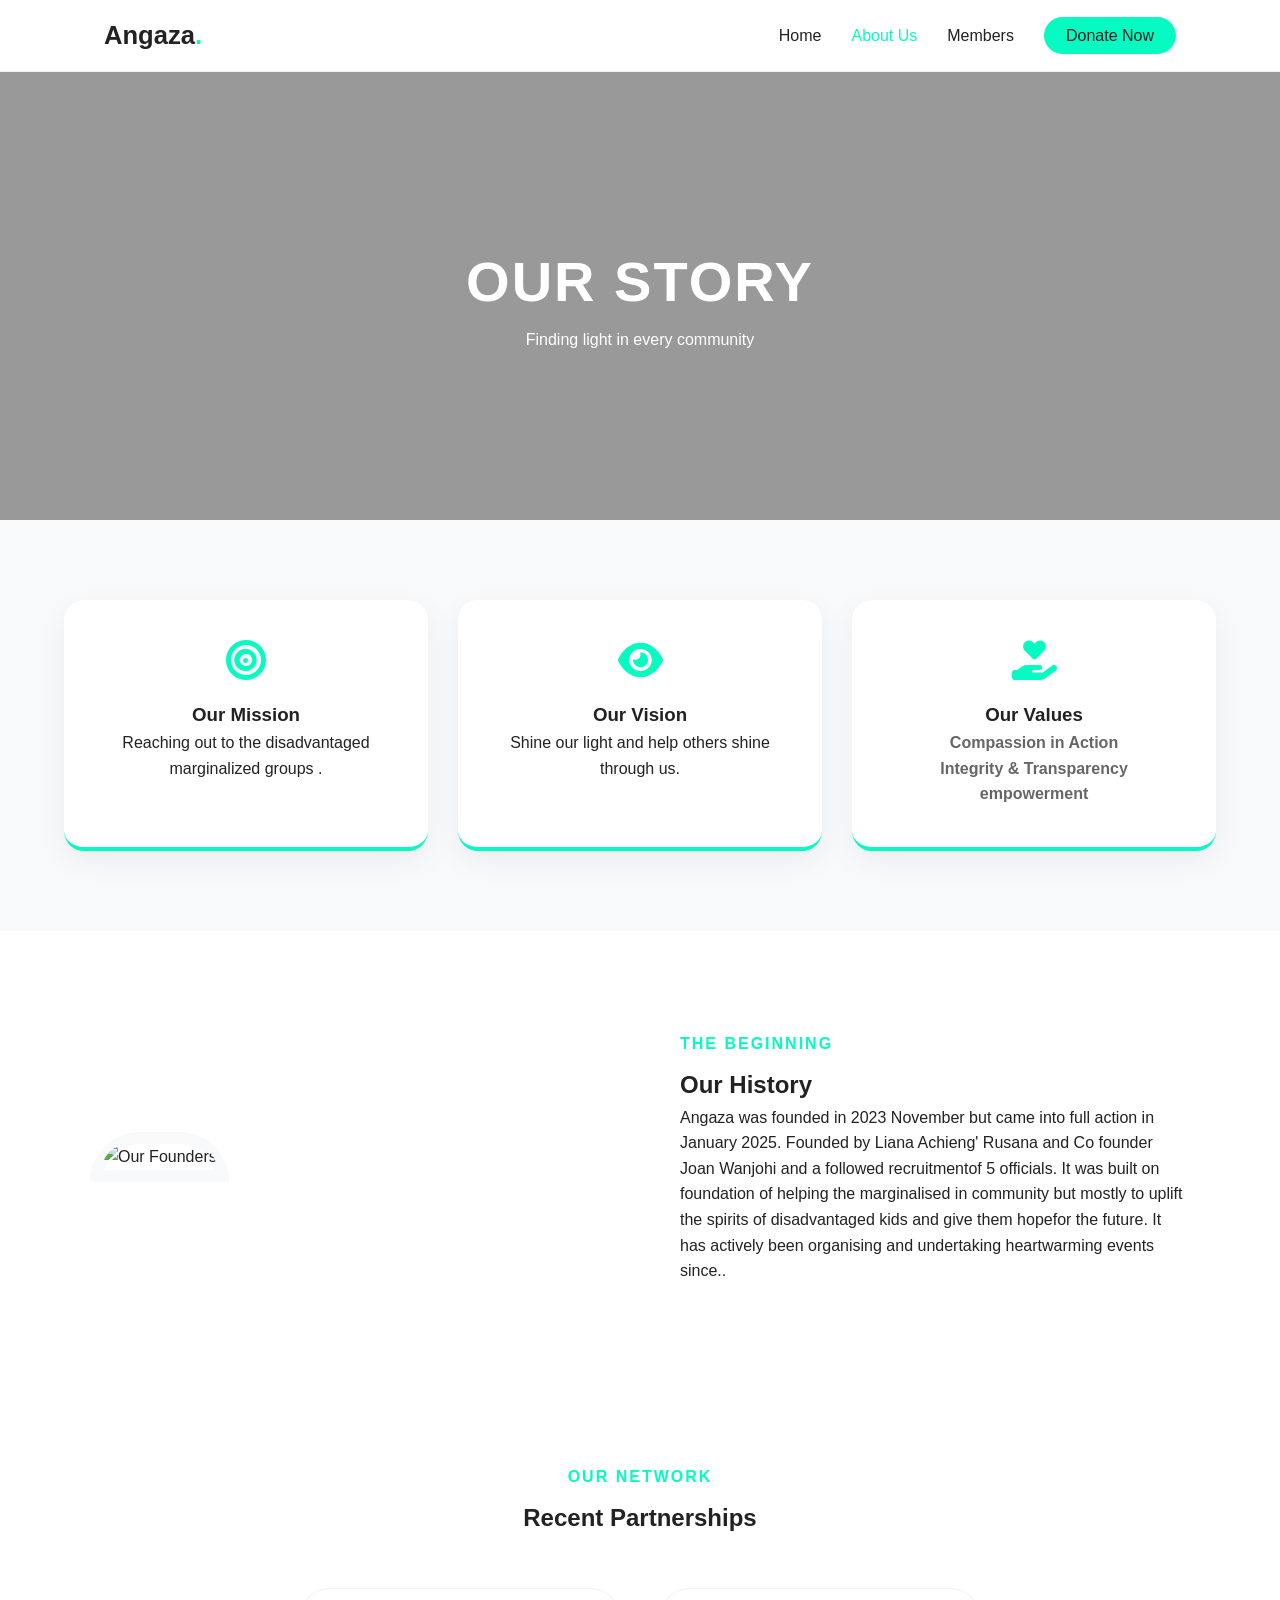
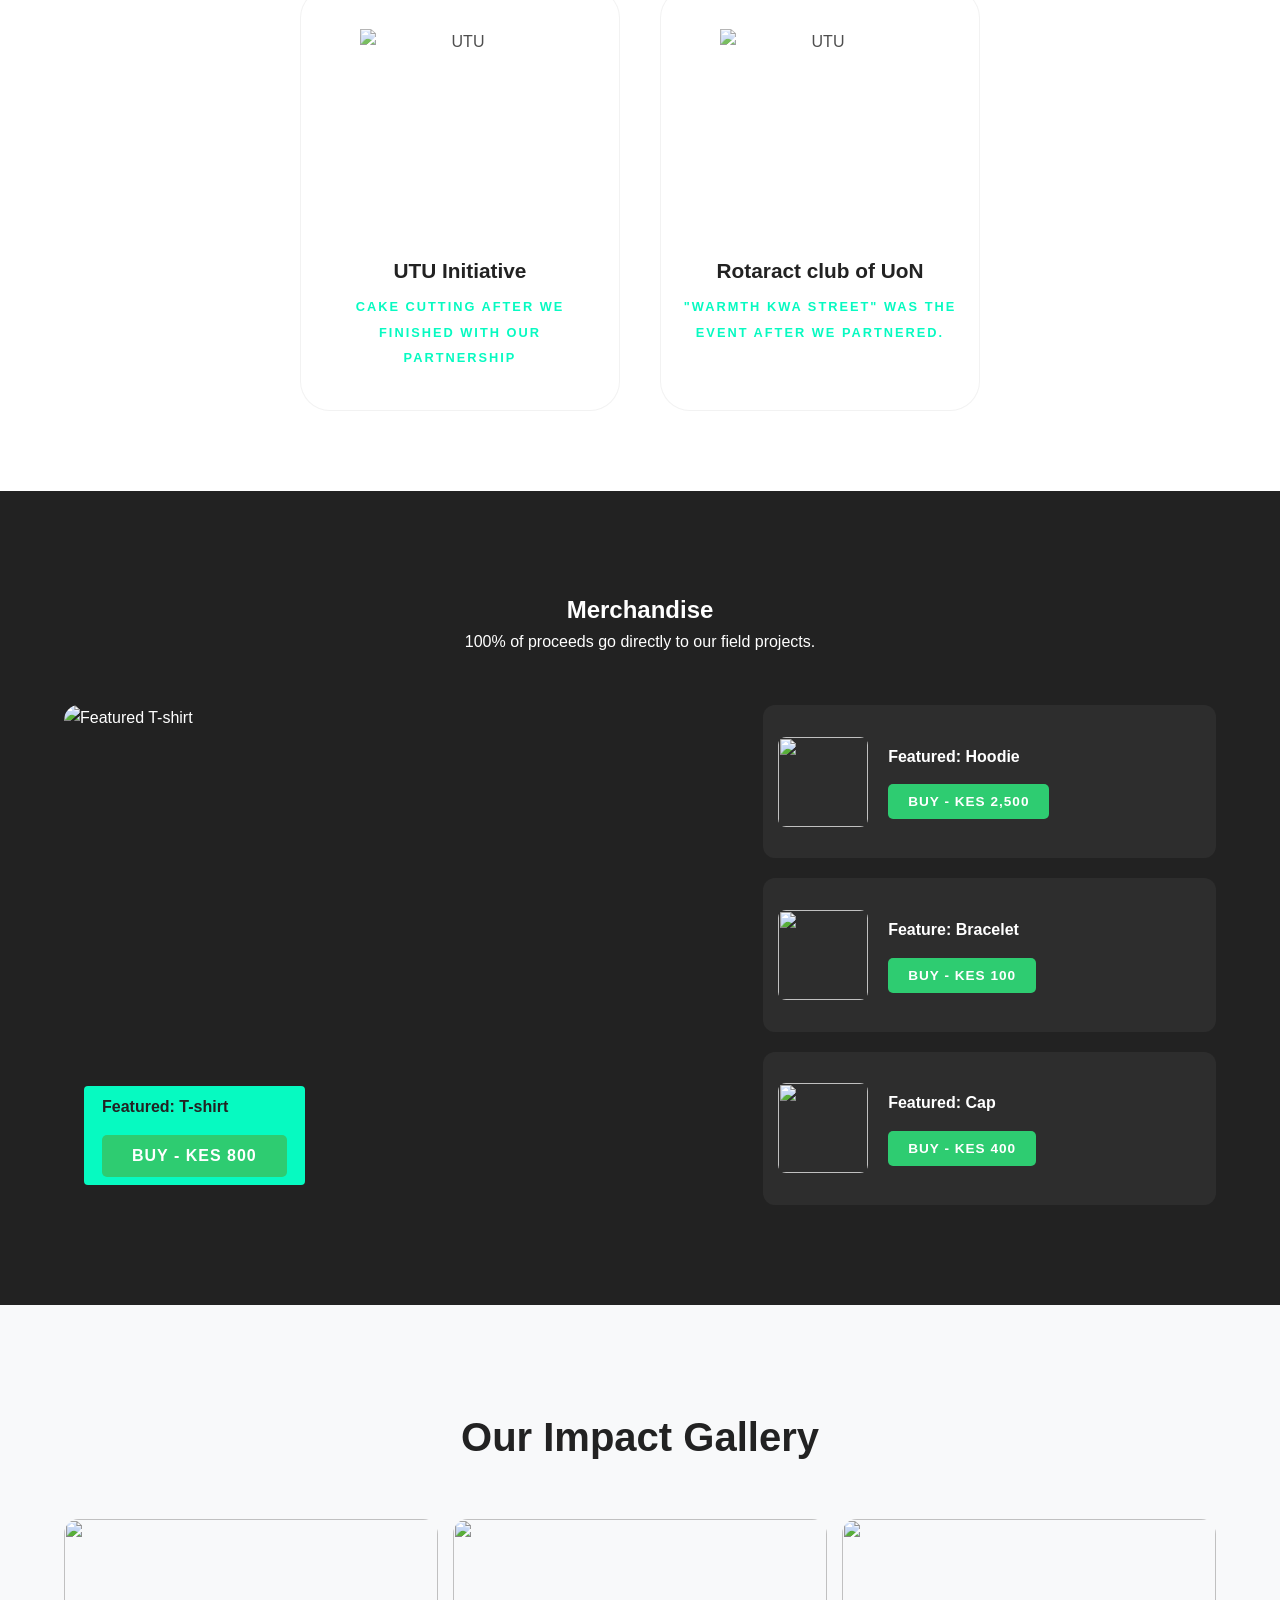
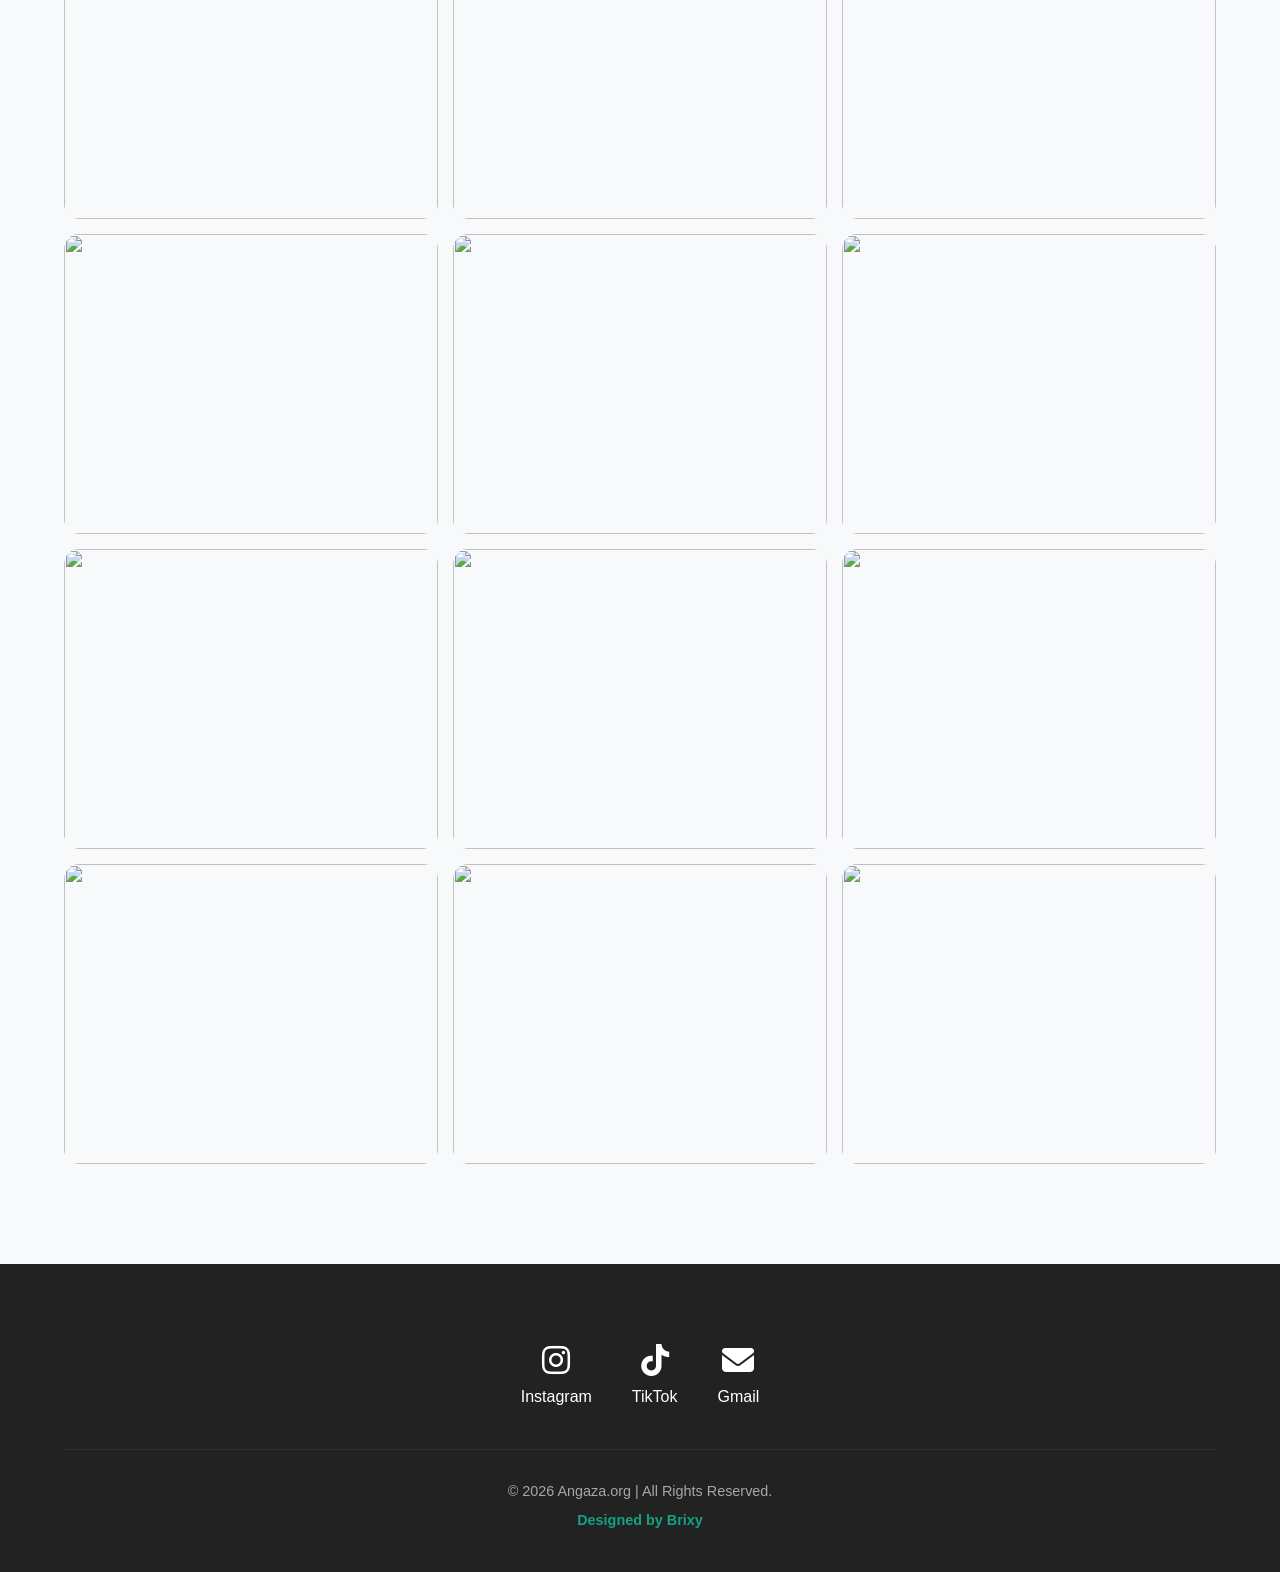
==== about.html @ 8865e6c4 "Add files via upload" ====
<!DOCTYPE html>
<html lang="en">
<head>
    <meta charset="UTF-8">
    <meta name="viewport" content="width=device-width, initial-scale=1.0">
    <title>Angaza | About Us</title>
    <link rel="stylesheet" href="about.css">
    <link rel="stylesheet" href="https://cdnjs.cloudflare.com/ajax/libs/font-awesome/6.5.1/css/all.min.css">
</head>
<body>

    <header class="main-header">
        <nav class="navbar">
            <a href="home.html" class="logo">Angaza<span class="dot">.</span></a>
            <ul class="nav-links">
                <li><a href="home.html">Home</a></li>
                <li><a href="about.html" class="active">About Us</a></li>
                <li><a href="members.html">Members</a></li>
                <li><a href="donate.html" target="_blank" class="donate-btn">Donate Now</a></li>
                 </ul>
        </nav>
    </header>

    <section class="top-scrolling-banner about-banner">
        <div class="banner-overlay">
            <div class="banner-content">
                <h1>Our Story</h1>
                <p>Finding light in every community </p>
            </div>
        </div>
    </section>

    <section class="identity-section">
        <div class="identity-grid">
            <div class="identity-card">
                <i class="fas fa-bullseye"></i>
                <h3>Our Mission</h3>
                <p> Reaching out to the disadvantaged marginalized groups .</p>
            </div>
            <div class="identity-card">
                <i class="fas fa-eye"></i>
                <h3>Our Vision</h3>
                <p>Shine our light and help others shine through us.</p>
            </div>
            <div class="identity-card">
                <i class="fas fa-hand-holding-heart"></i>
                <h3>Our Values</h3>
                <ul class="values-list">
                    <li>Compassion in Action</li>
                    <li>Integrity & Transparency</li>
                    <li>empowerment</li>
                </ul>
            </div>
        </div>
    </section>

    <section class="history-section">
        <div class="history-container">
            <div class="history-image">
                <img src="images/his.jpg" alt="Our Founders">
                <div class="history-accent-circle"></div>
            </div>
            <div class="history-text">
                <span class="welcome-tag">The Beginning</span>
                <h2>Our History</h2>
                <p>Angaza was founded in 2023 November but came into full action in January 2025. Founded by Liana Achieng' Rusana and Co founder Joan Wanjohi and a followed recruitmentof 5 officials. It was built on foundation of helping the marginalised in community but mostly to uplift the spirits of disadvantaged kids and give them hopefor the future. It has actively been organising and undertaking heartwarming events since..</p>
            </div>
        </div>
    </section>

   <section class="partners-modern">
    <span class="welcome-tag">Our Network</span>
    <h2 class="center-text">Recent Partnerships</h2>
    
    <div class="partners-grid">
        <div class="partner-card">
            <div class="p-logo-box">
                <img src="images/29.jpg" alt="UTU">
            </div>
            <div class="partner-info">
                <h4>UTU Initiative</h4>
                <span>cake cutting after we finished with our partnership</span>
            </div>
        </div>
        <div class="partner-card">
            <div class="p-logo-box">
                <img src="images/25.jpg" alt="UTU">
            </div>
            <div class="partner-info">
                <h4>Rotaract club of UoN</h4>
                <span>"WARMTH KWA STREET" was the event after we partnered.</span>
            </div>
        </div>
        </div>
</section>
    <section class="merch-modern">
        <div class="merch-header">
            <h2>Merchandise</h2>
            <p>100% of proceeds go directly to our field projects.</p>
        </div>
        <div class="merch-layout">
            <div class="merch-featured">
                <img src="images/34.jpg" alt="Featured T-shirt">
                <div class="m-label">
                    <h4>Featured: T-shirt</h4> 
                    <button class="buy-btn" data-name="Featured T-shirt" data-price="800">Buy - KES 800</button>
                </div>
            </div>

            <div class="merch-sub-grid">
                <div class="m-sub-item">
                    <img src="images/32.jpg">
                    <div class="m-sub-text">
                        <h4>Featured: Hoodie</h4>
                        <button class="buy-btn" data-name="Angaza Hoodie" data-price="2500">Buy - KES 2,500</button>
                    </div>
                </div>

                <div class="m-sub-item">
                    <img src="images/33.jpg">
                    <div class="m-sub-text">
                        <h4>Feature: Bracelet</h4>
                        <button class="buy-btn" data-name="Bracelet" data-price="100">Buy - KES 100</button>
                    </div>
                </div>

                <div class="m-sub-item">
                    <img src="images/31.jpg">
                    <div class="m-sub-text">
                        <h4>Featured: Cap</h4>
                        <button class="buy-btn" data-name="Official Cap" data-price="400">Buy - KES 400</button>
                    </div>
                </div>
            </div>
        </div>
    </section>
    <section class="gallery-section" style="background: var(--light-grey);">
        <h2 class="gallery-heading">Our Impact Gallery</h2>
        <div class="photo-grid">
            <div class="gallery-item"><img src="images/2.jpg"></div>
            <div class="gallery-item"><img src="images/37.jpg"></div>
            <div class="gallery-item"><img src="images/29.jpg"></div>
            <div class="gallery-item"><img src="images/his.jpg"></div>
            <div class="gallery-item"><img src="images/8.jpg"></div>
            <div class="gallery-item"><img src="images/22.jpg"></div>
            <div class="gallery-item"><img src="images/25.jpg"></div>
            <div class="gallery-item"><img src="images/38.jpg"></div>
            <div class="gallery-item"><img src="images/30.jpg"></div>
            <div class="gallery-item"><img src="images/16.jpg"></div>
            <div class="gallery-item"><img src="images/5.jpg"></div>
            <div class="gallery-item"><img src="images/36.jpg"></div>
        </div>
    </section>

    <footer class="main-footer">
    <div class="footer-content">
        <div class="footer-social-grid">
            <a href="https://www.instagram.com/angaza.org_?utm_source=ig_web_button_share_sheet&igsh=ZDNlZDc0MzIxNw==" target="_blank" class="social-box">
                <i class="fab fa-instagram"></i>
                <span>Instagram</span>
            </a>
            <a href="https://www.tiktok.com/@angaza.org?is_from_webapp=1&sender_device=pc" target="_blank" class="social-box">
                <i class="fab fa-tiktok"></i>
                <span>TikTok</span>
            </a>
            <a href="https://accounts.google.com/SignOutOptions?hl=en&continue=https://mail.google.com/mail/&service=mail&ec=GBRAFw" class="social-box">
                <i class="fas fa-envelope"></i>
                <span>Gmail</span>
            </a>
        </div>
        
        <div class="footer-bottom">
            <p>&copy; 2026 Angaza.org | All Rights Reserved.</p>
            <p class="designer-credit">Designed by Brixy</p>
        </div>
    </div>
</footer>

    <script>
        document.querySelectorAll('.buy-btn').forEach(button => {
            button.addEventListener('click', () => {
                const name = button.getAttribute('data-name');
                const price = button.getAttribute('data-price');
                // Redirects to your checkout file
                window.location.href = `checkout.html?item=${encodeURIComponent(name)}&price=${price}`;
            });
        });
    </script>
</body>
</html>
---- about.css ----
/* ==========================================================================
   1. CORE VARIABLES & SETUP
   ========================================================================== */
:root {
    --primary: #06fac1;
    --accent: #ffcc00;
    --dark: #222222;
    --light-grey: #f8f9fa;
    --white: #ffffff;
    --transition: all 0.4s cubic-bezier(0.165, 0.84, 0.44, 1);
}

* { margin: 0; padding: 0; box-sizing: border-box; }
html { scroll-behavior: smooth; }
body { font-family: 'Segoe UI', Roboto, sans-serif; color: var(--dark); line-height: 1.6; }

/* NAVBAR */
.main-header { position: fixed; top: 0; width: 100%; z-index: 1000; background: rgba(255, 255, 255, 0.98); backdrop-filter: blur(10px); border-bottom: 1px solid rgba(0,0,0,0.05); }
.navbar { display: flex; justify-content: space-between; align-items: center; max-width: 1200px; margin: 0 auto; padding: 15px 5%; }
.logo { font-size: 1.6rem; font-weight: 800; text-decoration: none; color: var(--dark); }
.logo .dot { color: var(--primary); }
.nav-links { display: flex; list-style: none; gap: 30px; align-items: center; }
.nav-links a { text-decoration: none; color: var(--dark); font-weight: 500; transition: var(--transition); }
.nav-links a:hover, .nav-links a.active { color: var(--primary); }
.donate-btn { background: var(--primary); padding: 10px 22px; border-radius: 50px; color: var(--dark) !important; font-weight: 700; }

/* BANNERS */
.top-scrolling-banner { width: 100%; height: 450px; background: url('images/22.jpg') center/cover no-repeat; margin-top: 70px; position: relative; }
.banner-overlay { position: absolute; inset: 0; background: rgba(0,0,0,0.4); display: flex; align-items: center; justify-content: center; color: white; text-align: center; }
.banner-content h1 { font-size: 3.5rem; text-transform: uppercase; letter-spacing: 2px; }

/* IDENTITY SECTION (About Cards) */
.identity-section { padding: 80px 5%; background: var(--light-grey); }
.identity-grid { display: grid; grid-template-columns: repeat(3, 1fr); gap: 30px; max-width: 1200px; margin: 0 auto; }
.identity-card { background: white; padding: 40px; border-radius: 20px; text-align: center; box-shadow: 0 10px 30px rgba(0,0,0,0.05); border-bottom: 4px solid var(--primary); transition: var(--transition); }
.identity-card:hover { transform: translateY(-10px); }
.identity-card i { font-size: 2.5rem; color: var(--primary); margin-bottom: 20px; }
.values-list { list-style: none; font-weight: 600; color: #666; }

/* HISTORY SECTION (Split Arch) */
.history-section { padding: 100px 5%; }
.history-container { display: flex; align-items: center; max-width: 1100px; margin: 0 auto; gap: 80px; }
.history-image { flex: 1; position: relative; }
.history-image img { width: 100%; border-radius: 500px 500px 0 0; border: 12px solid var(--light-grey); }
.history-text { flex: 1; }
.welcome-tag { color: var(--primary); font-weight: 700; text-transform: uppercase; letter-spacing: 2px; display: block; margin-bottom: 10px; }

/* ==========================================================================
   SIMPLE & OUTSTANDING PARTNERSHIPS (V2)
   ========================================================================== */
.partners-modern {
    padding: 80px 5%;
    background: var(--white);
    text-align: center;
}

.partners-grid {
    display: flex;
    justify-content: center;
    gap: 40px;
    flex-wrap: wrap;
    margin-top: 50px;
}

.partner-card {
    background: var(--white); /* Removed the grey background */
    width: 320px; /* Slightly wider to accommodate larger photo */
    padding: 40px 20px;
    border-radius: 30px;
    transition: var(--transition);
    border: 1px solid rgba(0,0,0,0.05); /* Added a very faint border for structure */
    display: flex;
    flex-direction: column;
    align-items: center;
    cursor: default;
}

/* Outstanding Hover: Vibrant Glow */
.partner-card:hover {
    transform: translateY(-15px) scale(1.03);
    border-color: var(--primary);
    box-shadow: 0 25px 50px rgba(6, 250, 193, 0.25); /* Stronger Brand Glow */
}

/* LARGER PHOTO BOX */
.p-logo-box {
    width: 180px; /* Increased from 100px */
    height: 180px; /* Increased from 100px */
    margin-bottom: 25px;
    transition: var(--transition);
    display: flex;
    align-items: center;
    justify-content: center;
}

.p-logo-box img {
    width: 100%;
    height: 100%;
    object-fit: contain;
    /* Removed the grayscale filter for immediate visibility */
    opacity: 0.8; 
    transition: var(--transition);
}

.partner-card:hover img {
    opacity: 1;
    transform: scale(1.05); /* Subtle zoom instead of heavy scaling */
}

.partner-info h4 {
    font-size: 1.3rem; /* Scaled up text to match larger photo */
    color: var(--dark);
    font-weight: 700;
    margin-bottom: 6px;
}

.partner-info span {
    font-size: 0.8rem;
    color: var(--primary); /* Changed to brand color for more "vibrancy" */
    text-transform: uppercase;
    letter-spacing: 2px;
    font-weight: 700;
}
/* MERCHANDISE (Asymmetrical Grid) */
.merch-modern { padding: 100px 5%; background: var(--dark); color: white; }
.merch-header { text-align: center; margin-bottom: 50px; }
.merch-layout { display: grid; grid-template-columns: 1.5fr 1fr; gap: 20px; max-width: 1200px; margin: 0 auto; }
.merch-featured { position: relative; height: 500px; border-radius: 15px; overflow: hidden; }
.merch-featured img { width: 100%; height: 100%; object-fit: cover; }
.m-label { position: absolute; bottom: 20px; left: 20px; background: var(--primary); color: var(--dark); padding: 8px 18px; font-weight: 800; border-radius: 4px; }
.merch-sub-grid { display: grid; gap: 20px; }
.m-sub-item { display: flex; align-items: center; gap: 20px; background: rgba(255,255,255,0.05); padding: 15px; border-radius: 12px; }
.m-sub-item img { width: 90px; height: 90px; border-radius: 8px; object-fit: cover; }

/* GALLERY */
.gallery-section { padding: 100px 5%; }
.gallery-heading { text-align: center; margin-bottom: 50px; font-size: 2.5rem; }
.photo-grid { display: grid; grid-template-columns: repeat(auto-fit, minmax(280px, 1fr)); gap: 15px; }
.gallery-item { height: 300px; border-radius: 15px; overflow: hidden; }
.gallery-item img { width: 100%; height: 100%; object-fit: cover; transition: var(--transition); }
.gallery-item:hover img { transform: scale(1.1); }

/* FOOTER */
.main-footer { padding: 80px 5% 40px; background: var(--dark); color: white; text-align: center; }
.footer-social-grid { display: flex; justify-content: center; gap: 40px; margin-bottom: 40px; }
.social-box { display: flex; flex-direction: column; align-items: center; text-decoration: none; color: white; transition: var(--transition); }
.social-box i { font-size: 2rem; margin-bottom: 8px; }
.social-box:hover { color: var(--primary); transform: translateY(-5px); }
.footer-bottom { border-top: 1px solid rgba(255,255,255,0.1); padding-top: 30px; opacity: 0.6; font-size: 0.9rem; }
.designer-credit { color: var(--primary); font-weight: 700; margin-top: 5px; }

/* MOBILE RESPONSIVE */
@media (max-width: 992px) {
    .identity-grid, .history-container, .merch-layout { grid-template-columns: 1fr; }
    .history-container { flex-direction: column; text-align: center; }
    .banner-content h1 { font-size: 2.5rem; }
}
/* Style for the Buy Buttons */
.buy-btn {
    background-color: #2ecc71; /* A "Success" Green or use your brand color */
    color: white;
    border: none;
    padding: 10px 20px;
    margin-top: 15px;
    border-radius: 5px;
    font-weight: 600;
    cursor: pointer;
    transition: all 0.3s ease;
    width: 100%; /* Makes it easy to tap on mobile */
    text-transform: uppercase;
    font-size: 0.85rem;
    letter-spacing: 1px;
}

.buy-btn:hover {
    background-color: #27ae60;
    transform: translateY(-2px);
    box-shadow: 0 4px 8px rgba(0,0,0,0.1);
}

.buy-btn:active {
    transform: translateY(0);
}

/* Specific adjustment for the featured item button */
.merch-featured .buy-btn {
    width: auto;
    padding: 12px 30px;
    font-size: 1rem;
}
/* 1. Ensure the box is a perfect square */
.p-logo-box {
    width: 200px; /* Set your desired size */
    height: 200px; /* Must match width for a square */
    margin-bottom: 25px;
    display: flex;
    align-items: center;
    justify-content: center;
    overflow: hidden; /* Prevents large images from leaking out */
    background: transparent; /* Keeping it clean as you requested */
}

/* 2. Force the image to fit the container without stretching */
.p-logo-box img {
    width: 100%;
    height: 100%;
    /* This is the magic property: it forces the image to fill the 200x200 space 
       without losing its proportions (no stretching!) */
    object-fit: contain; 
    transition: var(--transition);
}
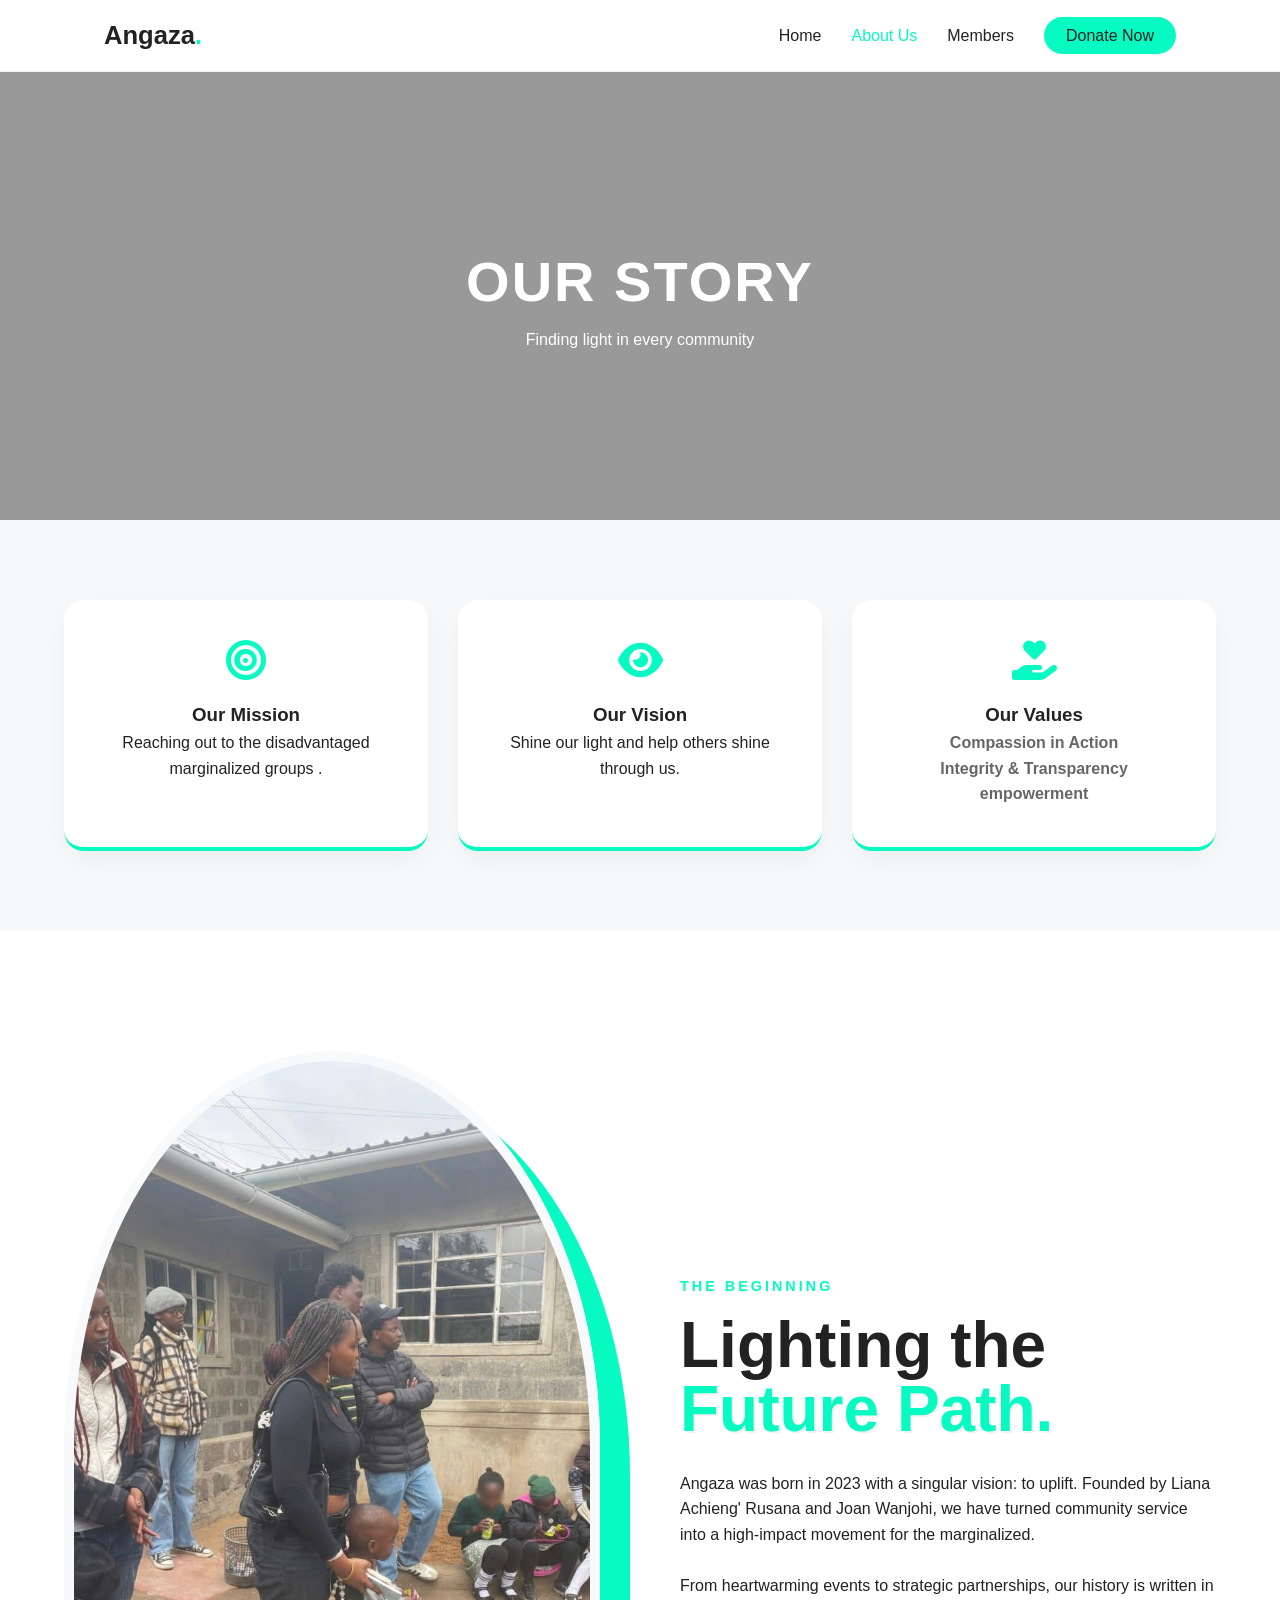
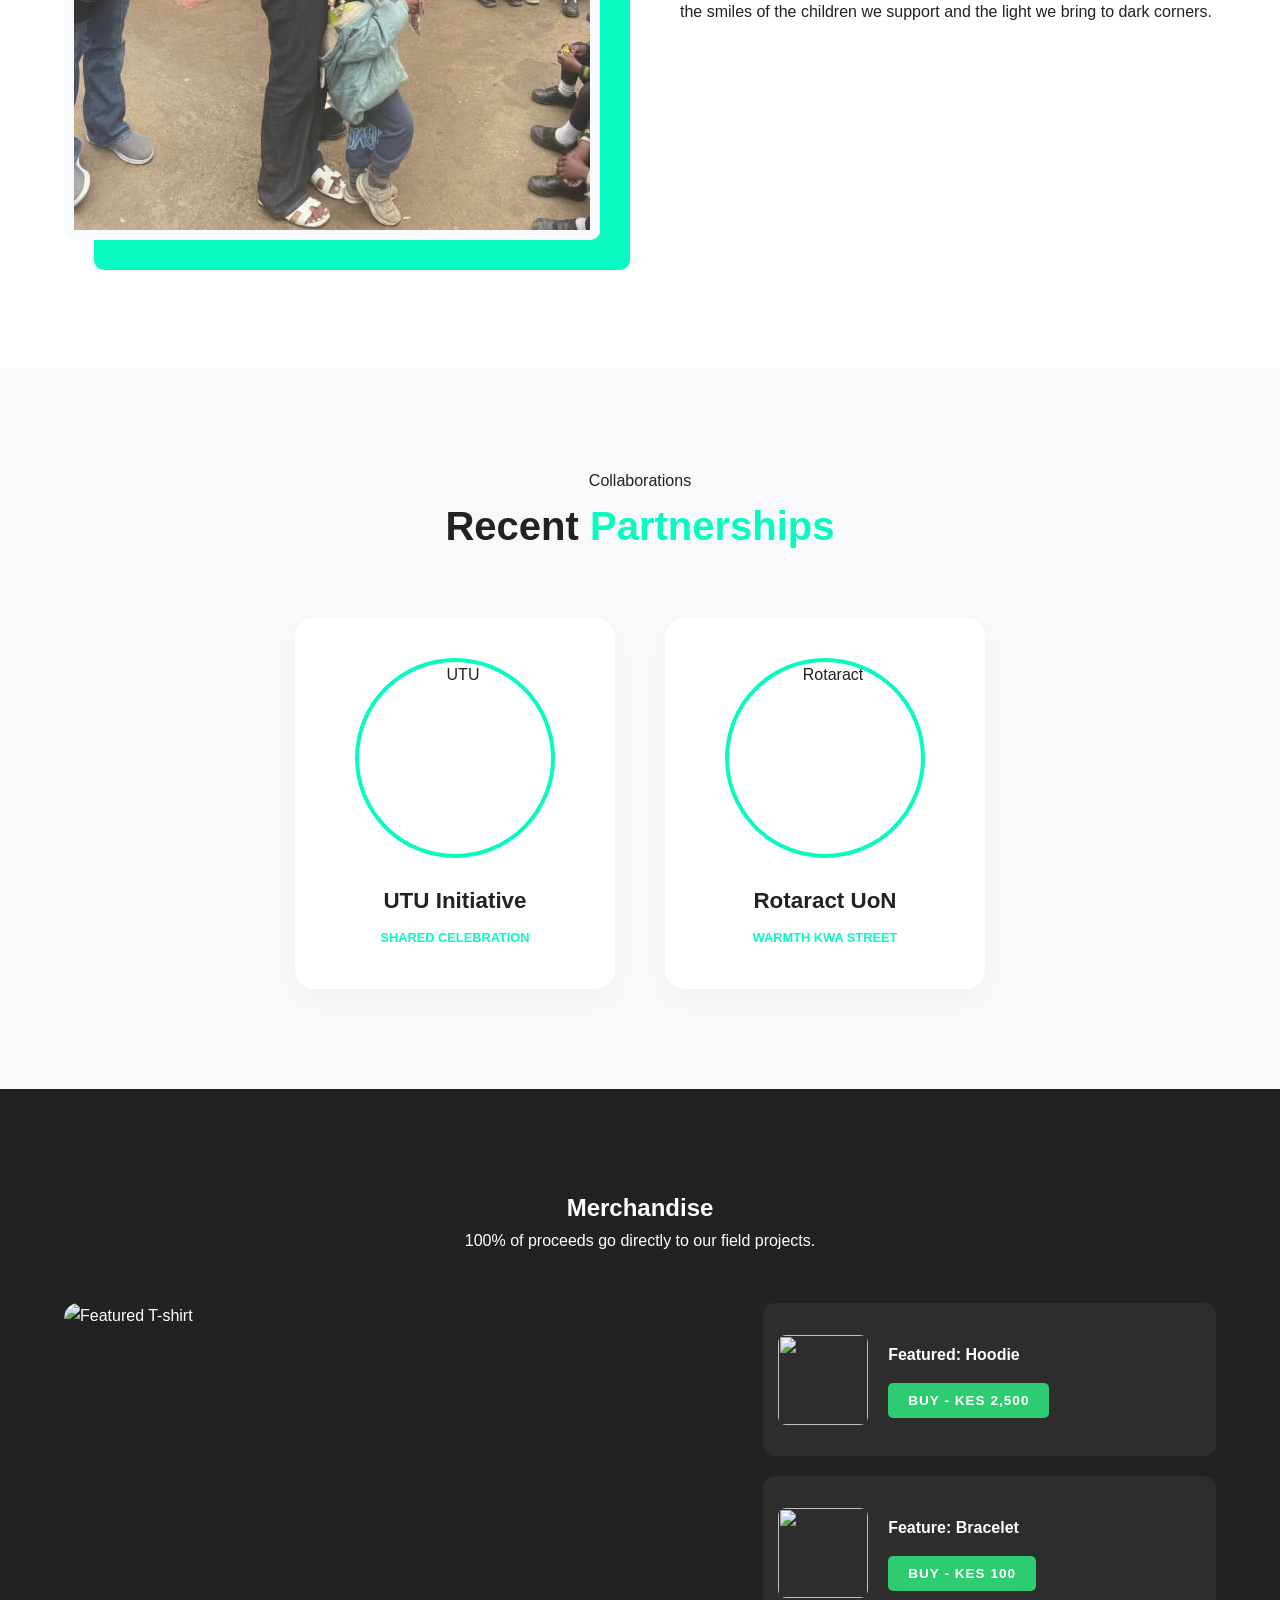
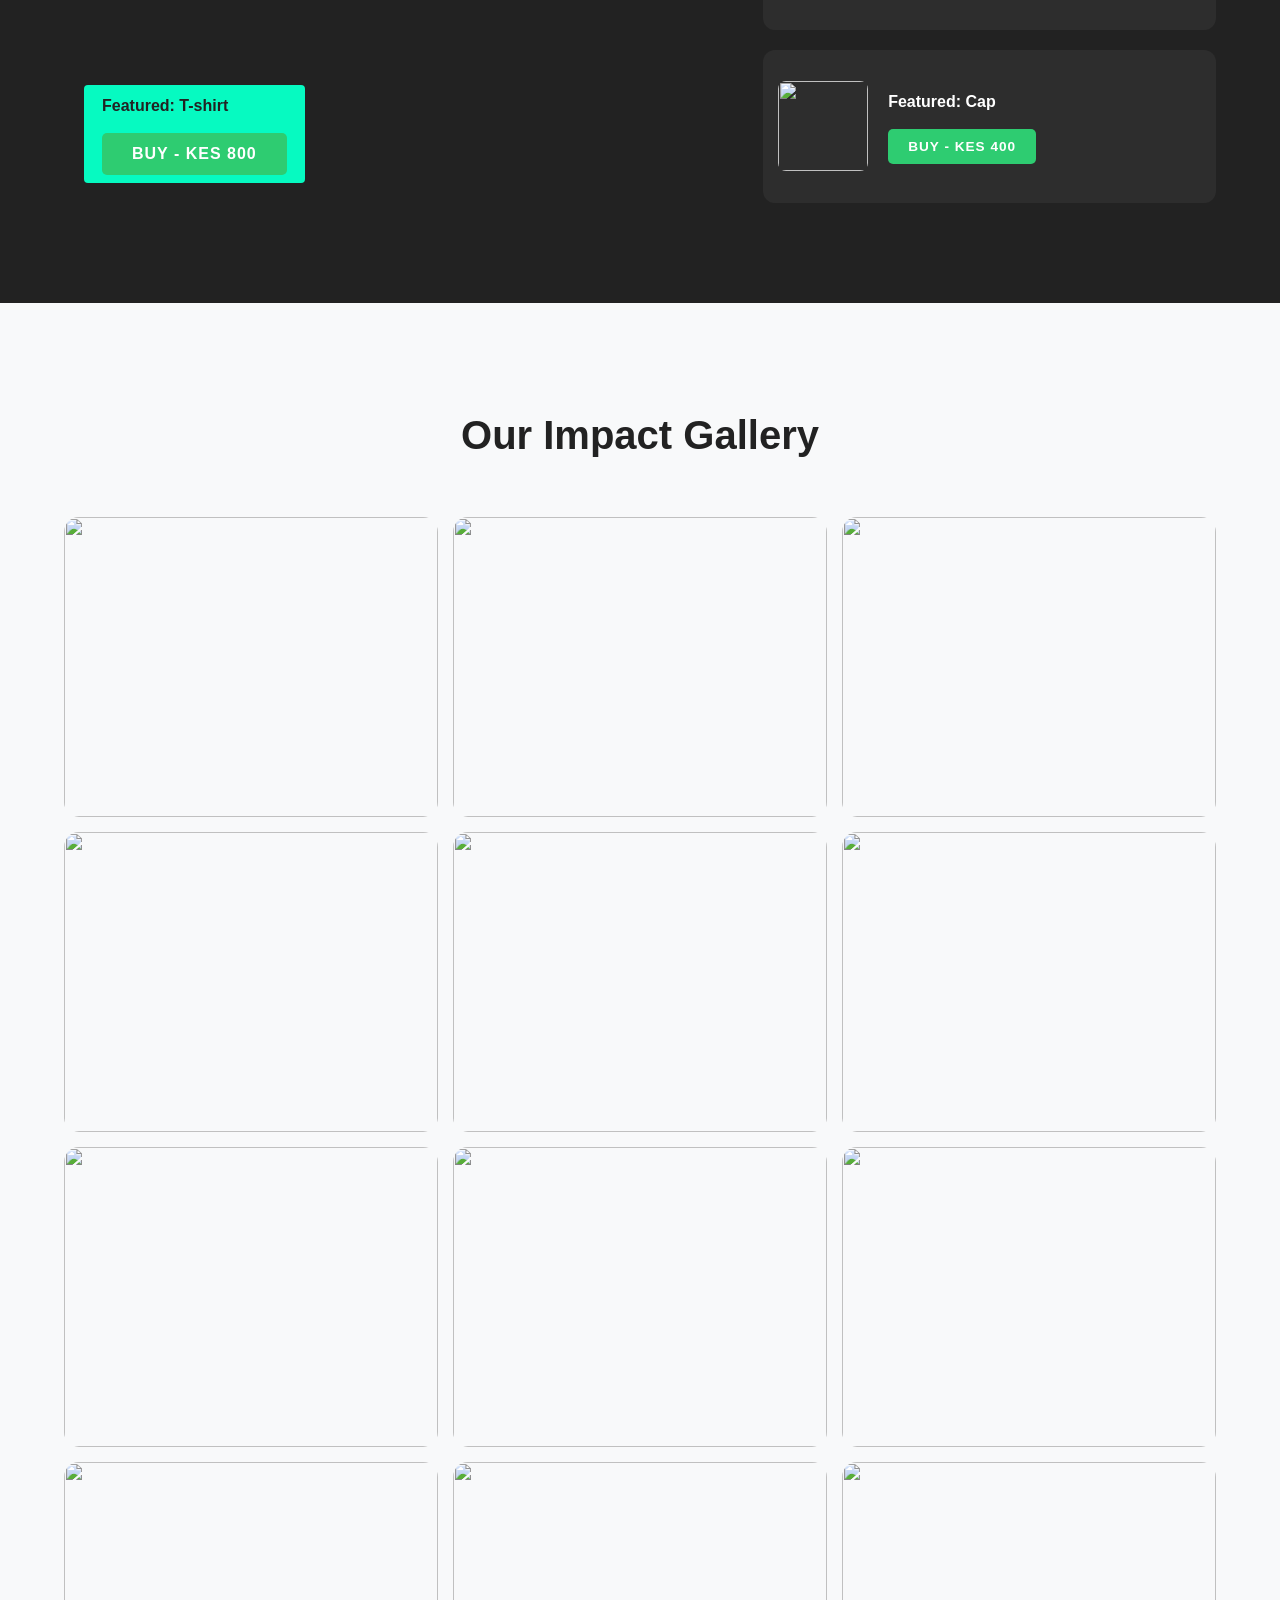
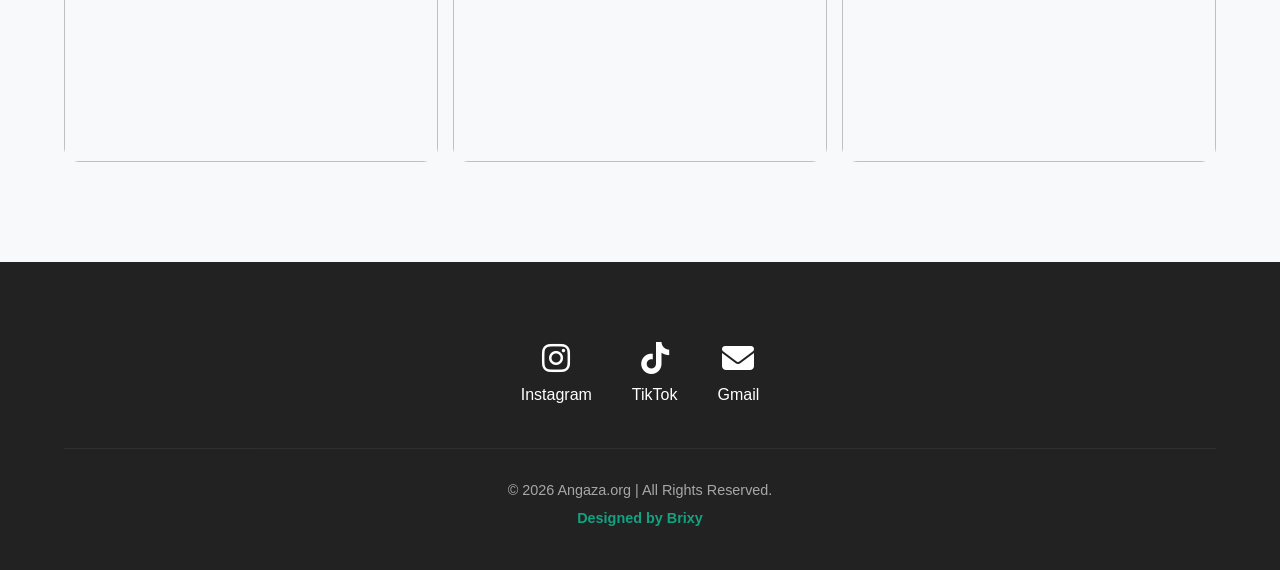
==== commit 28225df1: "Add files via upload" ====
--- a/about.html
+++ b/about.html
@@ -14,7 +14,7 @@
         <nav class="navbar">
             <a href="home.html" class="logo">Angaza<span class="dot">.</span></a>
             <ul class="nav-links">
-                <li><a href="home.html">Home</a></li>
+                <li><a href="index.html">Home</a></li>
                 <li><a href="about.html" class="active">About Us</a></li>
                 <li><a href="members.html">Members</a></li>
                 <li><a href="donate.html" target="_blank" class="donate-btn">Donate Now</a></li>
@@ -55,46 +55,48 @@
         </div>
     </section>
 
-    <section class="history-section">
+<section class="history-section">
         <div class="history-container">
             <div class="history-image">
-                <img src="images/his.jpg" alt="Our Founders">
-                <div class="history-accent-circle"></div>
+                <img src="his.jpg" alt="Angaza Leadership">
             </div>
             <div class="history-text">
                 <span class="welcome-tag">The Beginning</span>
-                <h2>Our History</h2>
-                <p>Angaza was founded in 2023 November but came into full action in January 2025. Founded by Liana Achieng' Rusana and Co founder Joan Wanjohi and a followed recruitmentof 5 officials. It was built on foundation of helping the marginalised in community but mostly to uplift the spirits of disadvantaged kids and give them hopefor the future. It has actively been organising and undertaking heartwarming events since..</p>
+                <h2>Lighting the<br><span>Future Path.</span></h2>
+                <p>Angaza was born in 2023 with a singular vision: to uplift. Founded by Liana Achieng' Rusana and Joan Wanjohi, we have turned community service into a high-impact movement for the marginalized.</p>
+                <br>
+                <p>From heartwarming events to strategic partnerships, our history is written in the smiles of the children we support and the light we bring to dark corners.</p>
             </div>
         </div>
     </section>
 
-   <section class="partners-modern">
-    <span class="welcome-tag">Our Network</span>
-    <h2 class="center-text">Recent Partnerships</h2>
-    
-    <div class="partners-grid">
-        <div class="partner-card">
-            <div class="p-logo-box">
-                <img src="images/29.jpg" alt="UTU">
+    <section class="partners-modern">
+        <span class="welcome-tag">Collaborations</span>
+        <h2>Recent <span>Partnerships</span></h2>
+        
+        <div class="partners-grid">
+            <div class="partner-card">
+                <div class="p-logo-box">
+                    <img src="images/29.jpg" alt="UTU">
+                </div>
+                <div class="partner-info">
+                    <h4>UTU Initiative</h4>
+                    <span>Shared Celebration</span>
+                </div>
             </div>
-            <div class="partner-info">
-                <h4>UTU Initiative</h4>
-                <span>cake cutting after we finished with our partnership</span>
+
+            <div class="partner-card">
+                <div class="p-logo-box">
+                    <img src="images/25.jpg" alt="Rotaract">
+                </div>
+                <div class="partner-info">
+                    <h4>Rotaract UoN</h4>
+                    <span>Warmth Kwa Street</span>
+                </div>
             </div>
         </div>
-        <div class="partner-card">
-            <div class="p-logo-box">
-                <img src="images/25.jpg" alt="UTU">
-            </div>
-            <div class="partner-info">
-                <h4>Rotaract club of UoN</h4>
-                <span>"WARMTH KWA STREET" was the event after we partnered.</span>
-            </div>
-        </div>
-        </div>
-</section>
-    <section class="merch-modern">
+    </section>
+       <section class="merch-modern">
         <div class="merch-header">
             <h2>Merchandise</h2>
             <p>100% of proceeds go directly to our field projects.</p>
--- a/about.css
+++ b/about.css
@@ -38,57 +38,103 @@
 .identity-card i { font-size: 2.5rem; color: var(--primary); margin-bottom: 20px; }
 .values-list { list-style: none; font-weight: 600; color: #666; }
 
-/* HISTORY SECTION (Split Arch) */
-.history-section { padding: 100px 5%; }
-.history-container { display: flex; align-items: center; max-width: 1100px; margin: 0 auto; gap: 80px; }
+/* ==========================================================================
+   MODERN HIGH-END HISTORY (The Glow-up)
+   ========================================================================== */
+.history-section { 
+    padding: 120px 5%; 
+    background: #ffffff;
+    position: relative;
+}
+
+.history-container { 
+    display: flex;
+    align-items: center;
+    max-width: 1200px;
+    margin: 0 auto;
+    gap: 80px;
+}
+
+.history-text { flex: 1; }
+
+/* Bold Color Typography */
+.history-text .welcome-tag {
+    color: var(--primary);
+    font-weight: 800;
+    text-transform: uppercase;
+    letter-spacing: 3px;
+    font-size: 0.9rem;
+    margin-bottom: 15px;
+    display: block;
+}
+
+.history-text h2 {
+    font-size: 4rem;
+    line-height: 1;
+    font-weight: 900;
+    color: var(--dark);
+    margin-bottom: 30px;
+}
+
+/* Adding the pop back to the text */
+.history-text h2 span {
+    color: var(--primary);
+    text-shadow: 2px 2px 0px rgba(0,0,0,0.05);
+}
+
 .history-image { flex: 1; position: relative; }
-.history-image img { width: 100%; border-radius: 500px 500px 0 0; border: 12px solid var(--light-grey); }
-.history-text { flex: 1; }
-.welcome-tag { color: var(--primary); font-weight: 700; text-transform: uppercase; letter-spacing: 2px; display: block; margin-bottom: 10px; }
+
+/* The Modern Arch-Circle Mix */
+.history-image img { 
+    width: 100%;
+    border-radius: 50% 50% 10px 10px; /* Modern "Tombstone" shape */
+    border: 10px solid var(--light-grey);
+    box-shadow: 30px 30px 0px var(--primary); /* High-end design offset */
+}
 
 /* ==========================================================================
-   SIMPLE & OUTSTANDING PARTNERSHIPS (V2)
+   HIGH-END PARTNERSHIPS (Perfect Circles)
    ========================================================================== */
 .partners-modern {
-    padding: 80px 5%;
+    padding: 100px 5%;
+    background: var(--light-grey);
+    text-align: center;
+}
+
+.partners-modern h2 {
+    font-size: 2.5rem;
+    font-weight: 800;
+    margin-bottom: 60px;
+    color: var(--dark);
+}
+
+.partners-modern h2 span { color: var(--primary); }
+
+.partners-grid {
+    display: flex;
+    justify-content: center;
+    gap: 50px;
+    flex-wrap: wrap;
+}
+
+.partner-card {
     background: var(--white);
-    text-align: center;
-}
-
-.partners-grid {
-    display: flex;
-    justify-content: center;
-    gap: 40px;
-    flex-wrap: wrap;
-    margin-top: 50px;
-}
-
-.partner-card {
-    background: var(--white); /* Removed the grey background */
-    width: 320px; /* Slightly wider to accommodate larger photo */
-    padding: 40px 20px;
-    border-radius: 30px;
+    padding: 40px;
+    border-radius: 20px;
+    width: 320px;
     transition: var(--transition);
-    border: 1px solid rgba(0,0,0,0.05); /* Added a very faint border for structure */
-    display: flex;
-    flex-direction: column;
-    align-items: center;
-    cursor: default;
-}
-
-/* Outstanding Hover: Vibrant Glow */
-.partner-card:hover {
-    transform: translateY(-15px) scale(1.03);
-    border-color: var(--primary);
-    box-shadow: 0 25px 50px rgba(6, 250, 193, 0.25); /* Stronger Brand Glow */
-}
-
-/* LARGER PHOTO BOX */
+    box-shadow: 0 10px 30px rgba(0,0,0,0.03);
+}
+
+/* THE PERFECT CIRCLE LOGO BOX */
 .p-logo-box {
-    width: 180px; /* Increased from 100px */
-    height: 180px; /* Increased from 100px */
-    margin-bottom: 25px;
-    transition: var(--transition);
+    width: 180px;
+    height: 180px;
+    margin: 0 auto 25px;
+    border-radius: 50%; /* Pure Circle */
+    border: 4px solid var(--primary);
+    overflow: hidden; /* Clips image to circle */
+    background: var(--white);
     display: flex;
     align-items: center;
     justify-content: center;
@@ -97,30 +143,31 @@
 .p-logo-box img {
     width: 100%;
     height: 100%;
-    object-fit: contain;
-    /* Removed the grayscale filter for immediate visibility */
-    opacity: 0.8; 
+    /* 'cover' makes the photo fill the circle completely without white gaps */
+    object-fit: cover; 
     transition: var(--transition);
 }
 
+.partner-card:hover {
+    transform: translateY(-15px);
+    box-shadow: 0 20px 40px rgba(6, 250, 193, 0.2);
+}
+
 .partner-card:hover img {
-    opacity: 1;
-    transform: scale(1.05); /* Subtle zoom instead of heavy scaling */
+    transform: scale(1.1);
 }
 
 .partner-info h4 {
-    font-size: 1.3rem; /* Scaled up text to match larger photo */
+    font-size: 1.4rem;
     color: var(--dark);
+    margin-bottom: 5px;
+}
+
+.partner-info span {
+    color: var(--primary);
     font-weight: 700;
-    margin-bottom: 6px;
-}
-
-.partner-info span {
     font-size: 0.8rem;
-    color: var(--primary); /* Changed to brand color for more "vibrancy" */
     text-transform: uppercase;
-    letter-spacing: 2px;
-    font-weight: 700;
 }
 /* MERCHANDISE (Asymmetrical Grid) */
 .merch-modern { padding: 100px 5%; background: var(--dark); color: white; }
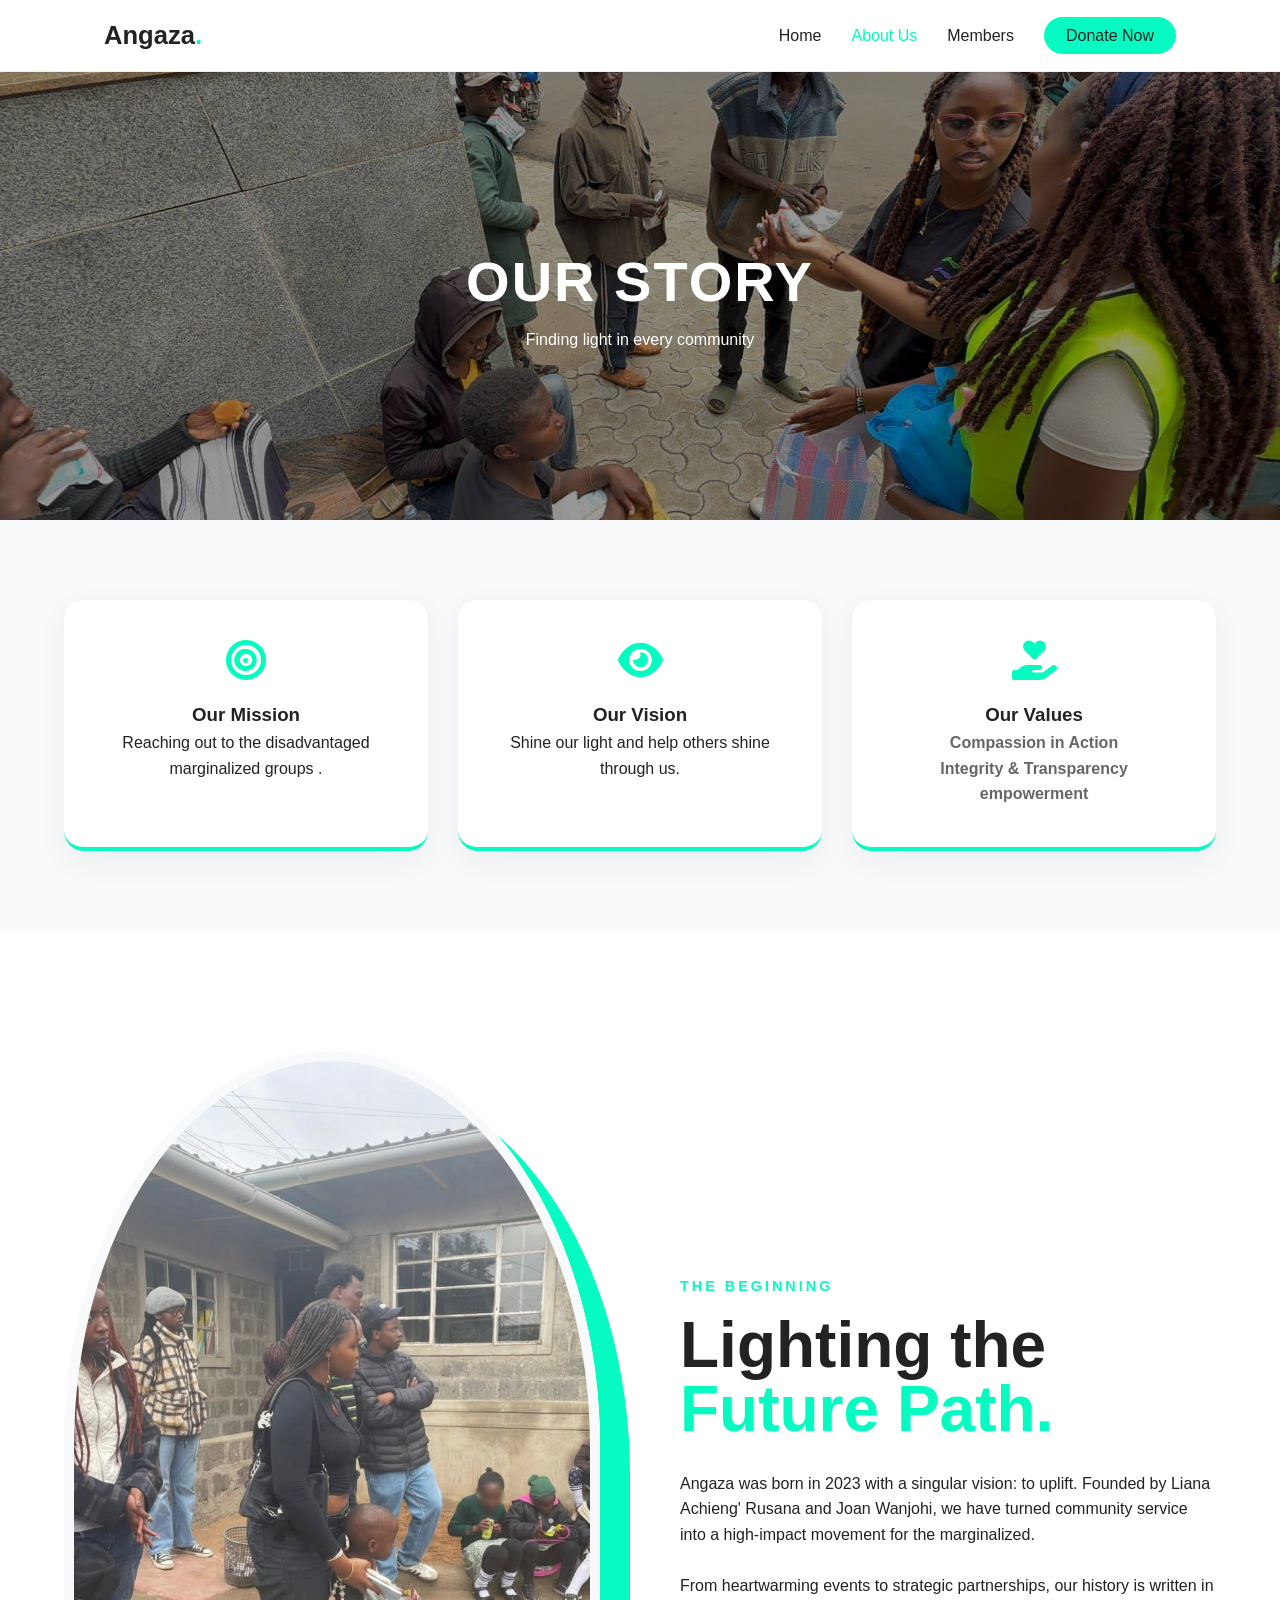
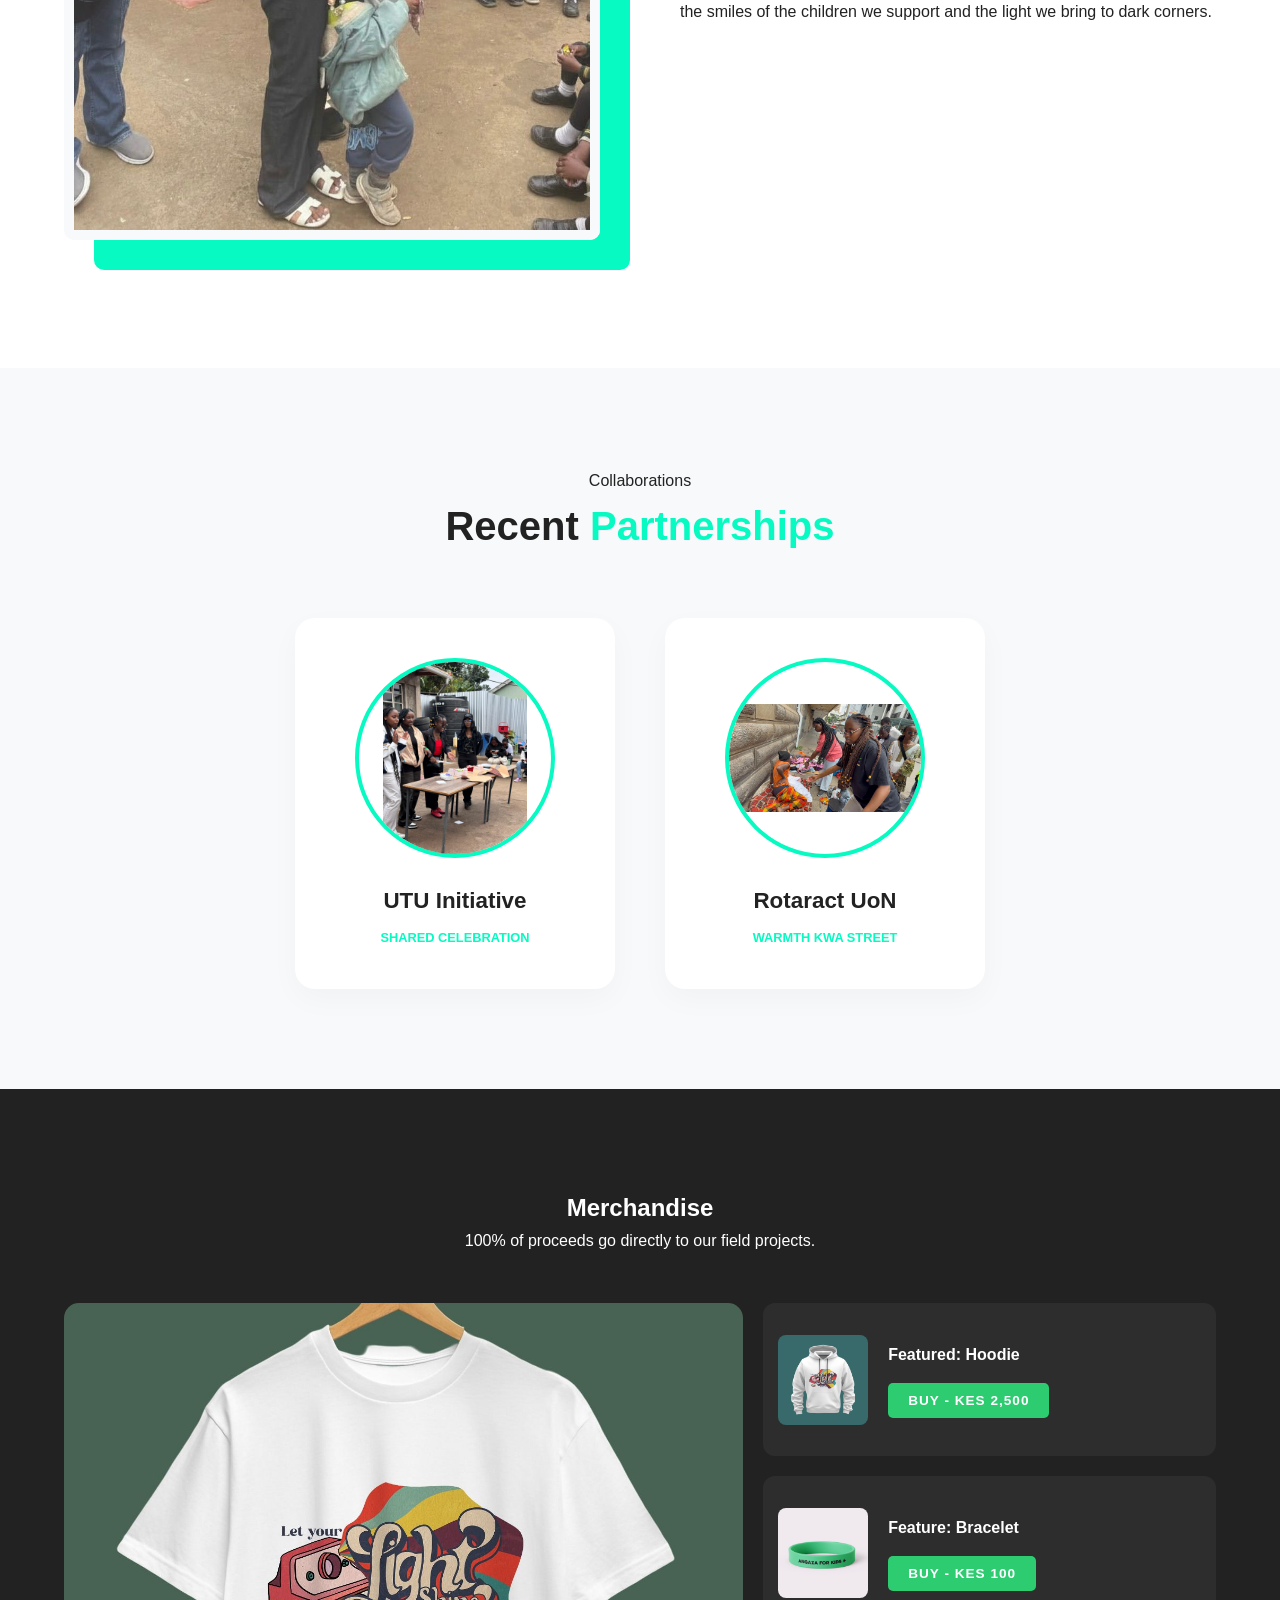
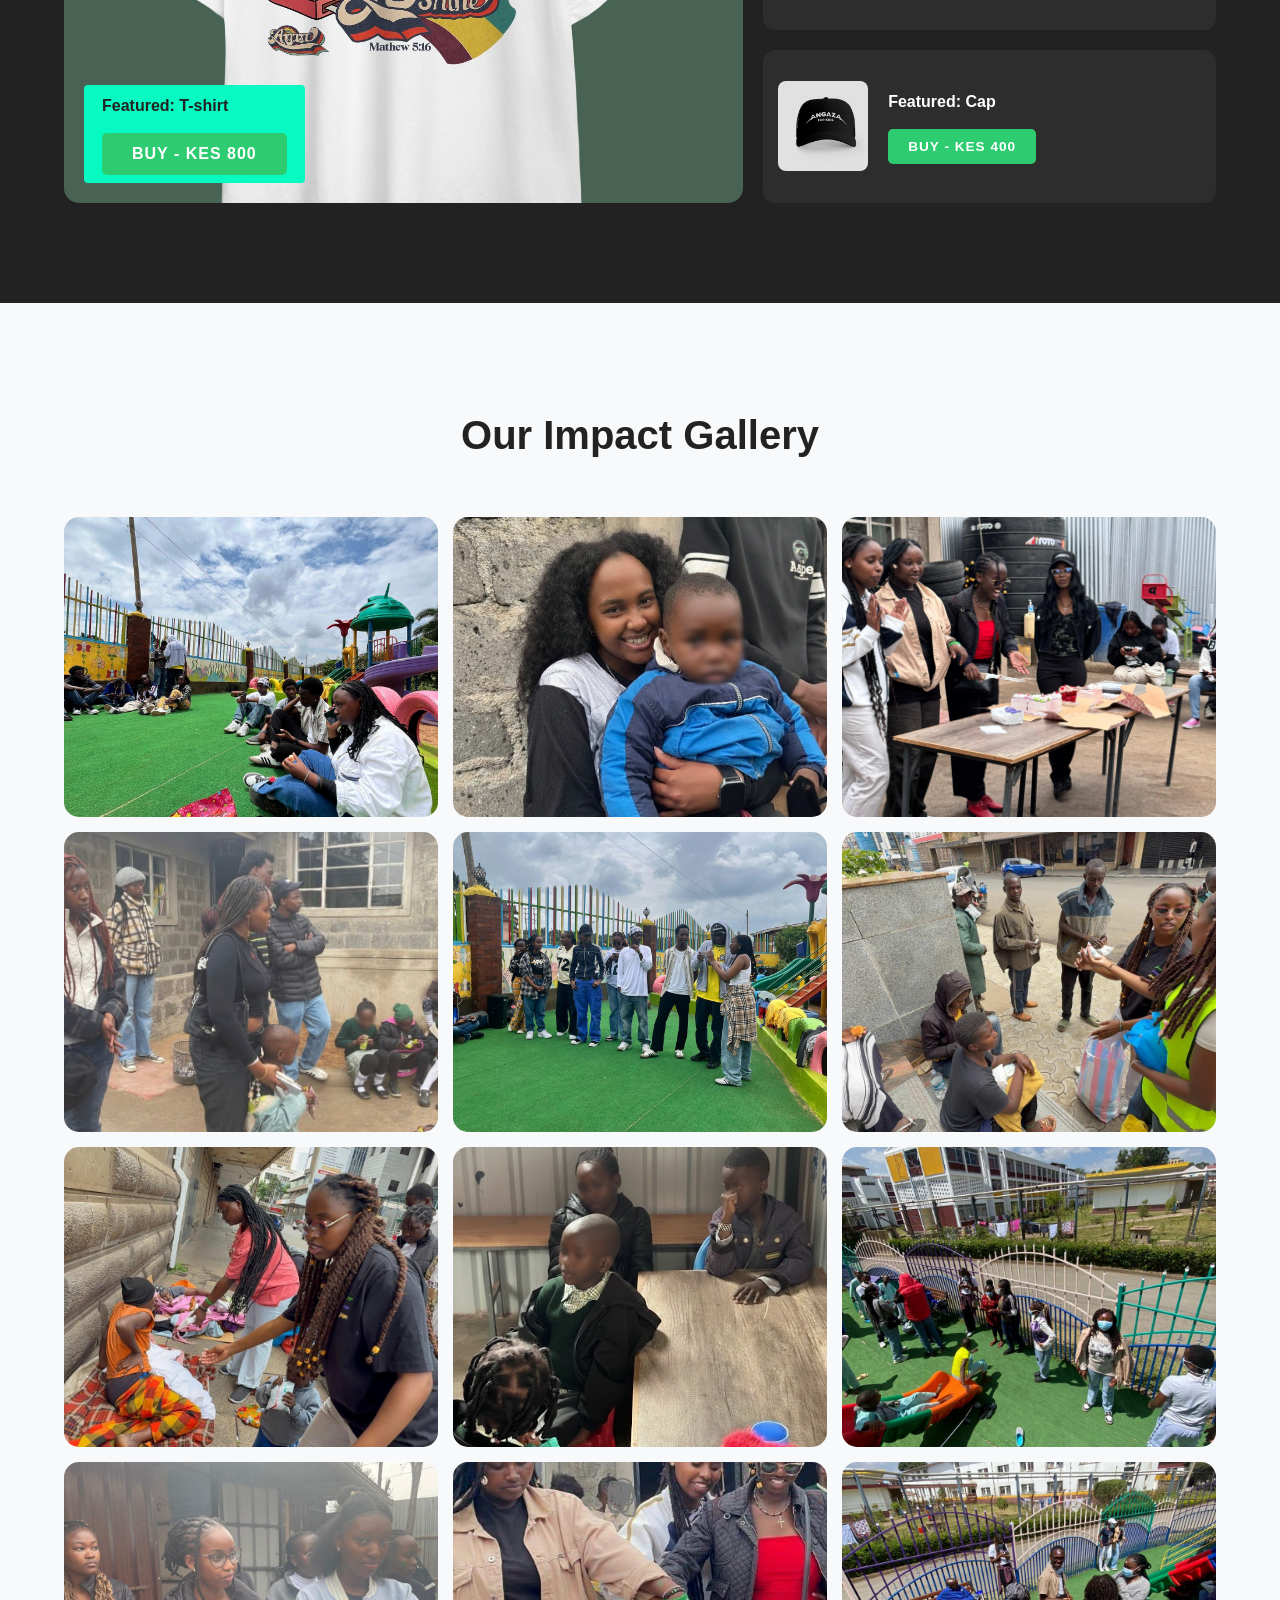
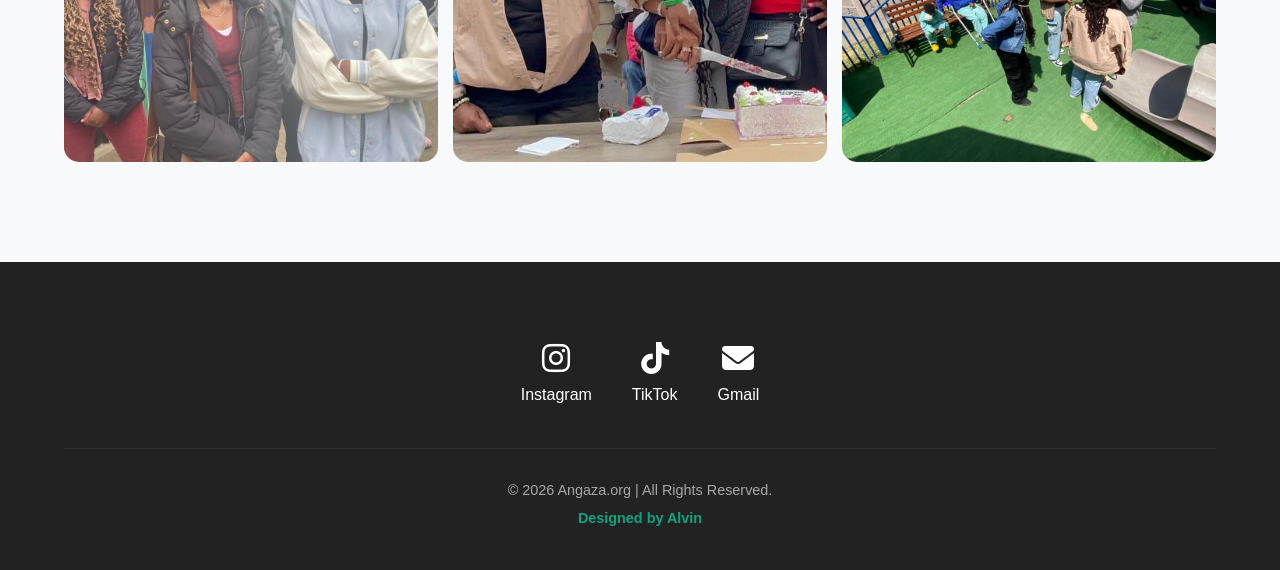
==== commit 1c8f8d87: "Add files via upload" ====
--- a/about.html
+++ b/about.html
@@ -77,7 +77,7 @@
         <div class="partners-grid">
             <div class="partner-card">
                 <div class="p-logo-box">
-                    <img src="images/29.jpg" alt="UTU">
+                    <img src="29.jpg" alt="UTU">
                 </div>
                 <div class="partner-info">
                     <h4>UTU Initiative</h4>
@@ -87,7 +87,7 @@
 
             <div class="partner-card">
                 <div class="p-logo-box">
-                    <img src="images/25.jpg" alt="Rotaract">
+                    <img src="25.jpg" alt="Rotaract">
                 </div>
                 <div class="partner-info">
                     <h4>Rotaract UoN</h4>
@@ -103,7 +103,7 @@
         </div>
         <div class="merch-layout">
             <div class="merch-featured">
-                <img src="images/34.jpg" alt="Featured T-shirt">
+                <img src="34.jpg" alt="Featured T-shirt">
                 <div class="m-label">
                     <h4>Featured: T-shirt</h4> 
                     <button class="buy-btn" data-name="Featured T-shirt" data-price="800">Buy - KES 800</button>
@@ -112,7 +112,7 @@
 
             <div class="merch-sub-grid">
                 <div class="m-sub-item">
-                    <img src="images/32.jpg">
+                    <img src="32.jpg">
                     <div class="m-sub-text">
                         <h4>Featured: Hoodie</h4>
                         <button class="buy-btn" data-name="Angaza Hoodie" data-price="2500">Buy - KES 2,500</button>
@@ -120,7 +120,7 @@
                 </div>
 
                 <div class="m-sub-item">
-                    <img src="images/33.jpg">
+                    <img src="33.jpg">
                     <div class="m-sub-text">
                         <h4>Feature: Bracelet</h4>
                         <button class="buy-btn" data-name="Bracelet" data-price="100">Buy - KES 100</button>
@@ -128,7 +128,7 @@
                 </div>
 
                 <div class="m-sub-item">
-                    <img src="images/31.jpg">
+                    <img src="31.jpg">
                     <div class="m-sub-text">
                         <h4>Featured: Cap</h4>
                         <button class="buy-btn" data-name="Official Cap" data-price="400">Buy - KES 400</button>
@@ -140,18 +140,18 @@
     <section class="gallery-section" style="background: var(--light-grey);">
         <h2 class="gallery-heading">Our Impact Gallery</h2>
         <div class="photo-grid">
-            <div class="gallery-item"><img src="images/2.jpg"></div>
-            <div class="gallery-item"><img src="images/37.jpg"></div>
-            <div class="gallery-item"><img src="images/29.jpg"></div>
-            <div class="gallery-item"><img src="images/his.jpg"></div>
-            <div class="gallery-item"><img src="images/8.jpg"></div>
-            <div class="gallery-item"><img src="images/22.jpg"></div>
-            <div class="gallery-item"><img src="images/25.jpg"></div>
-            <div class="gallery-item"><img src="images/38.jpg"></div>
-            <div class="gallery-item"><img src="images/30.jpg"></div>
-            <div class="gallery-item"><img src="images/16.jpg"></div>
-            <div class="gallery-item"><img src="images/5.jpg"></div>
-            <div class="gallery-item"><img src="images/36.jpg"></div>
+            <div class="gallery-item"><img src="2.jpg"></div>
+            <div class="gallery-item"><img src="37.jpg"></div>
+            <div class="gallery-item"><img src="29.jpg"></div>
+            <div class="gallery-item"><img src="his.jpg"></div>
+            <div class="gallery-item"><img src="8.jpg"></div>
+            <div class="gallery-item"><img src="22.jpg"></div>
+            <div class="gallery-item"><img src="25.jpg"></div>
+            <div class="gallery-item"><img src="38.jpg"></div>
+            <div class="gallery-item"><img src="30.jpg"></div>
+            <div class="gallery-item"><img src="16.jpg"></div>
+            <div class="gallery-item"><img src="5.jpg"></div>
+            <div class="gallery-item"><img src="36.jpg"></div>
         </div>
     </section>
 
@@ -174,7 +174,7 @@
         
         <div class="footer-bottom">
             <p>&copy; 2026 Angaza.org | All Rights Reserved.</p>
-            <p class="designer-credit">Designed by Brixy</p>
+            <p class="designer-credit">Designed by Alvin</p>
         </div>
     </div>
 </footer>
--- a/about.css
+++ b/about.css
@@ -26,7 +26,7 @@
 .donate-btn { background: var(--primary); padding: 10px 22px; border-radius: 50px; color: var(--dark) !important; font-weight: 700; }
 
 /* BANNERS */
-.top-scrolling-banner { width: 100%; height: 450px; background: url('images/22.jpg') center/cover no-repeat; margin-top: 70px; position: relative; }
+.top-scrolling-banner { width: 100%; height: 450px; background: url('22.jpg') center/cover no-repeat; margin-top: 70px; position: relative; }
 .banner-overlay { position: absolute; inset: 0; background: rgba(0,0,0,0.4); display: flex; align-items: center; justify-content: center; color: white; text-align: center; }
 .banner-content h1 { font-size: 3.5rem; text-transform: uppercase; letter-spacing: 2px; }
 
